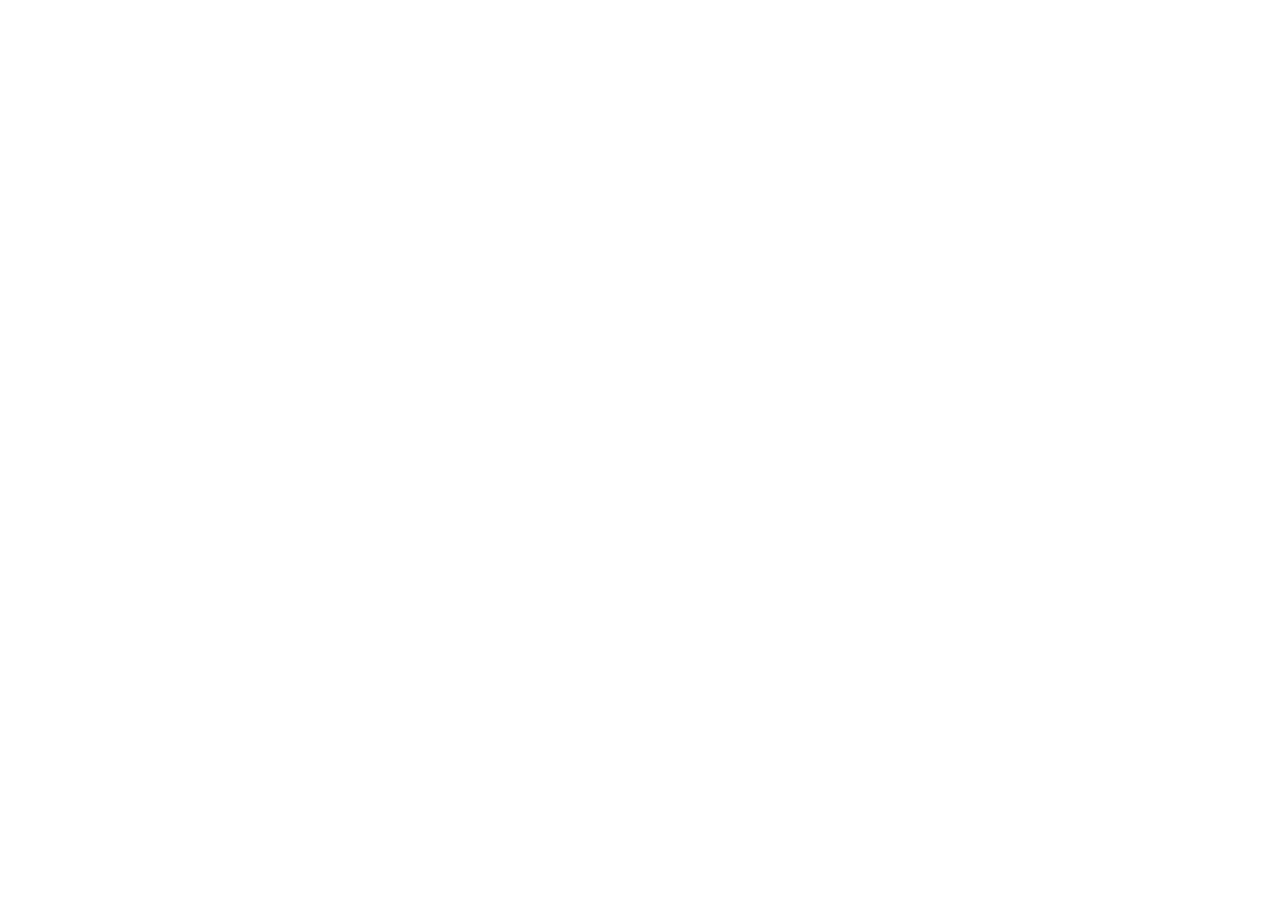
==== HTML/login.html @ 159c5a13 "initial project" ====
<!DOCTYPE html>
<html lang="en">
<head>
    <meta charset="UTF-8">
    <meta name="viewport" content="width=device-width, initial-scale=1.0">
    <title>Login | videobelajar</title>
    <link rel="stylesheet" href="CSS\login.css">
</head>
<body>
    <header>
        <div>
            
        </div>
    </header>
</body>
</html>
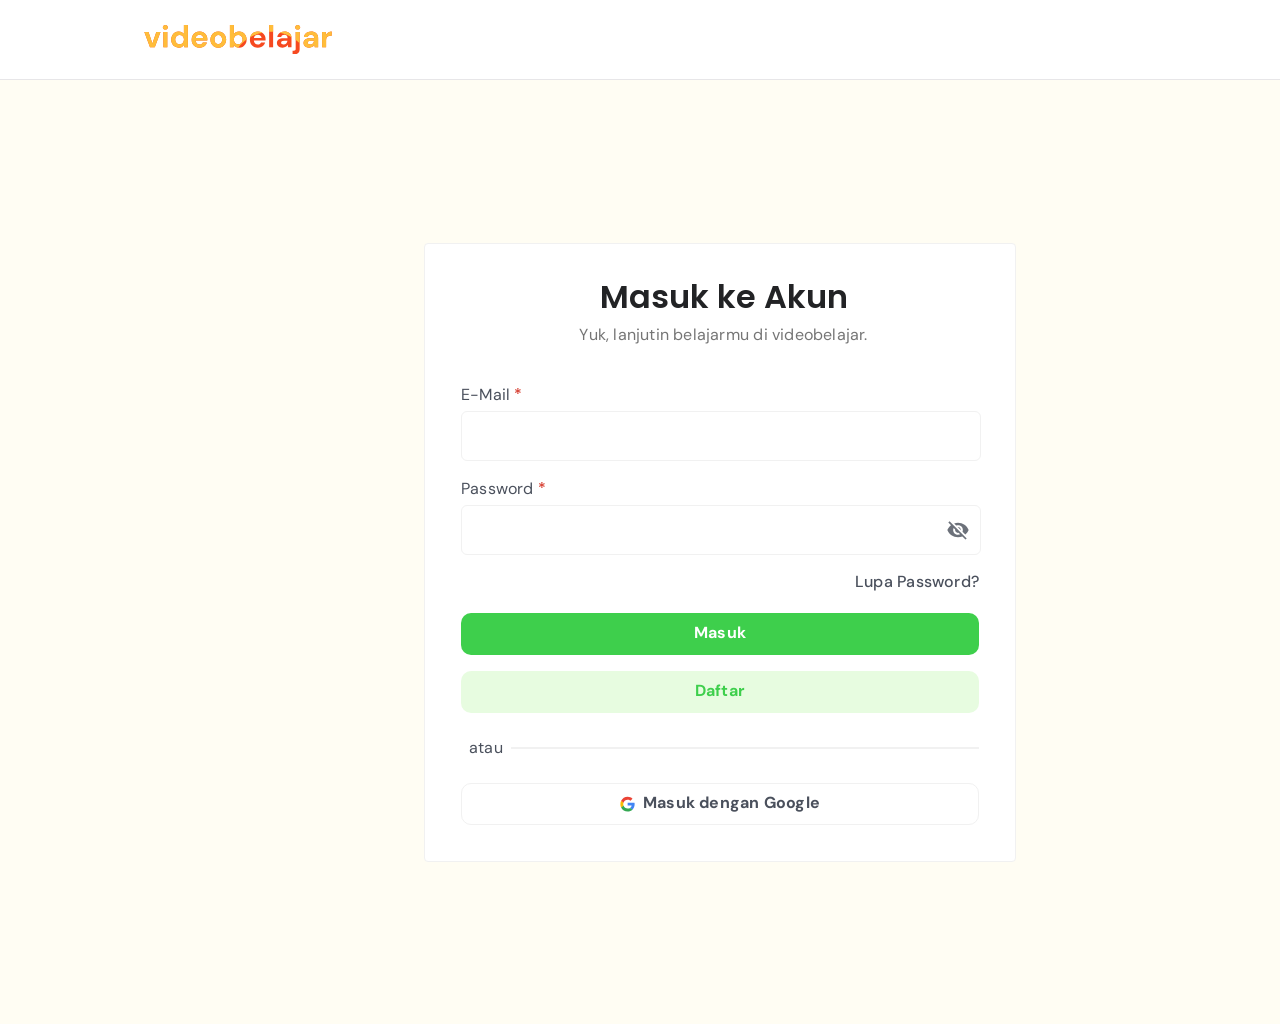
==== commit c370daf6: "feat: login page" ====
--- a/HTML/login.html
+++ b/HTML/login.html
@@ -4,13 +4,61 @@
     <meta charset="UTF-8">
     <meta name="viewport" content="width=device-width, initial-scale=1.0">
     <title>Login | videobelajar</title>
-    <link rel="stylesheet" href="CSS\login.css">
+    <link rel="stylesheet" href="\CSS\login.css">
 </head>
 <body>
     <header>
-        <div>
-            
+        <div class="wrapper-nav">
+            <div class="logo-placeholder">
+                <img src="\Image\Logo.svg" class="image-logo" alt="Logo videobelajar">
+            </div>
+            <div class="invisible-button"></div>
         </div>
     </header>
+
+    <section class="main-wrapper">
+        <div class="form-main-wrapper">
+            <div class="headline-wrapper">
+                <h1 class="headline">Masuk ke Akun</h1>
+                <p class="description">Yuk, lanjutin belajarmu di videobelajar.</p>
+            </div>
+
+            <div class="form-wrapper">
+                <div class="email-button-wrapper">
+                    <div class="input-email-password">
+                        <div class="form-email">
+                            <label for="email-input" class="label-email">E-Mail <p class="required">*</p> </label>
+                            <input type="text" id="email-input" class="input-email" required>
+                        </div>
+
+                        <div class="form-password">
+                            <label for="password-input" class="label-password">Password <p class="required">*</p> </label>
+                            <div class="form-password-container">
+                                <input type="password" id="password-input" class="input-password" required>
+                                <img src="\Image\mdi_eye-off.svg" class="icon-eye">
+                            </div>
+                        </div>
+                        <a href="#" class="password-forget">Lupa Password?</a>
+                    </div>
+
+                    <div class="button-wrapper">
+                        <button class="button-masuk">Masuk</button>
+                        <button class="button-daftar">Daftar</button>
+                    </div>
+                </div>
+                <div class="line-wrapper">
+                    <hr class="line">
+                    <div class="text-choice-box">
+                        <p class="text-choice">atau</p>
+                    </div>
+                </div>
+
+                <button class="google-login">
+                    <img src="\Image\logos_google-icon.svg" class="google-icon">
+                    <p class="text-login-google">Masuk dengan Google</p>
+                </button>
+            </div>
+        </div>
+    </section>
 </body>
 </html>
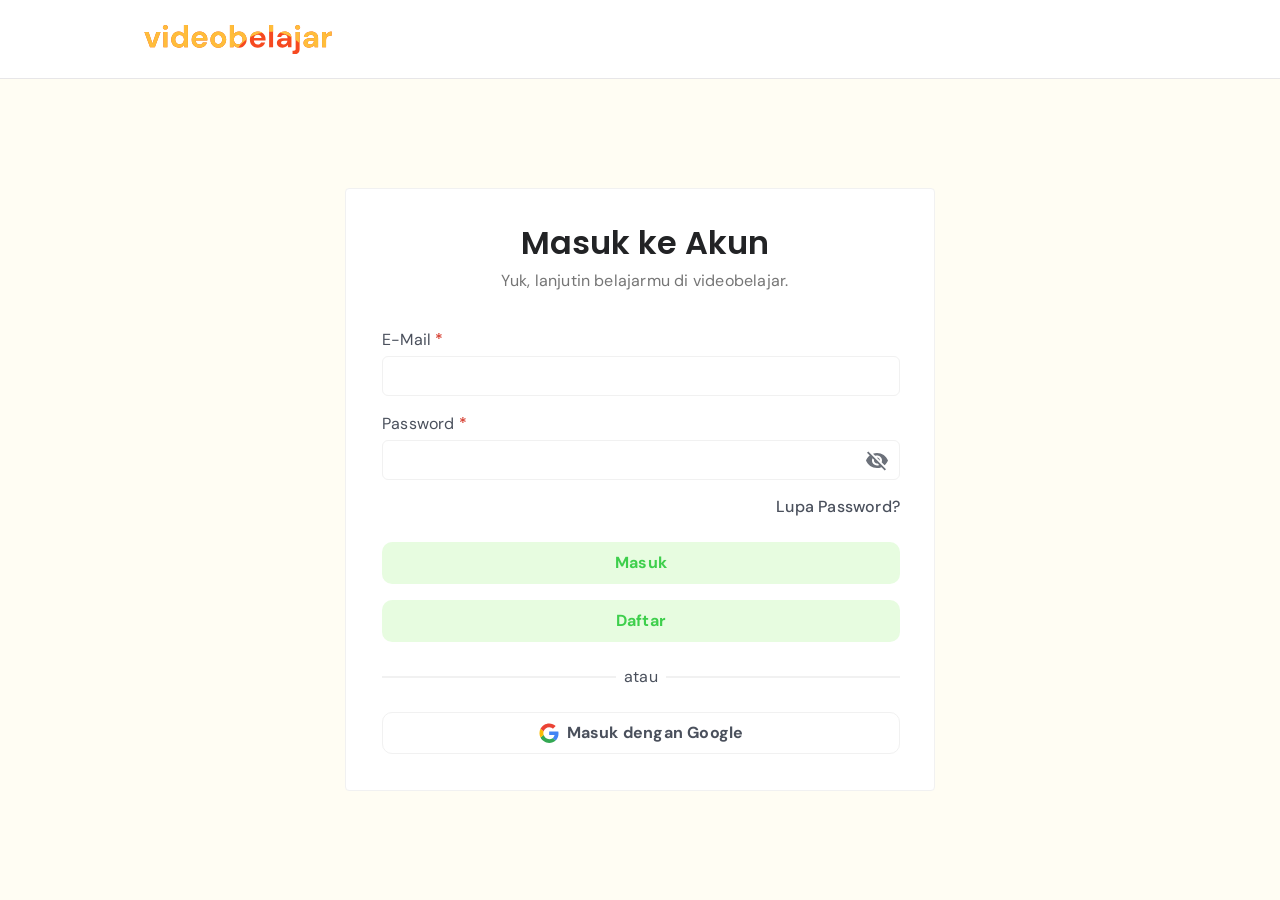
==== commit 015f8846: "fix: login page" ====
--- a/HTML/login.html
+++ b/HTML/login.html
@@ -35,7 +35,9 @@
                             <label for="password-input" class="label-password">Password <p class="required">*</p> </label>
                             <div class="form-password-container">
                                 <input type="password" id="password-input" class="input-password" required>
-                                <img src="\Image\mdi_eye-off.svg" class="icon-eye">
+                                <button type="button" class="toggle-password">
+                                    <img src="\Image\mdi_eye-off.svg" class="icon-eye">
+                                </button>
                             </div>
                         </div>
                         <a href="#" class="password-forget">Lupa Password?</a>
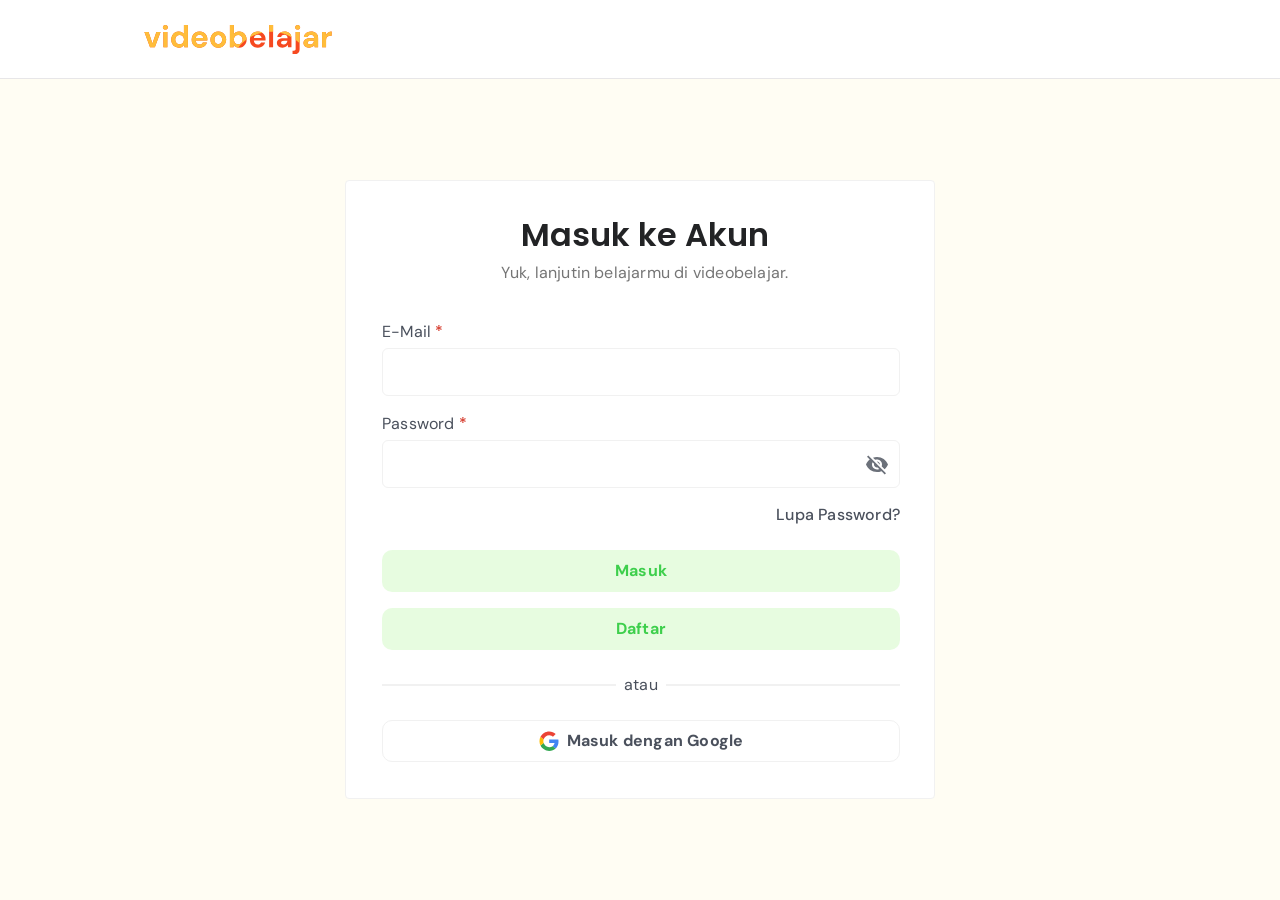
==== commit 41ef2bfa: "fix: login page form size, register page main-wrapper, connect login.html and register.html" ====
--- a/HTML/login.html
+++ b/HTML/login.html
@@ -45,7 +45,7 @@
 
                     <div class="button-wrapper">
                         <button class="button-masuk">Masuk</button>
-                        <button class="button-daftar">Daftar</button>
+                        <button onclick="window.location.href='register.html';" class="button-daftar">Daftar</button>
                     </div>
                 </div>
                 <div class="line-wrapper">
